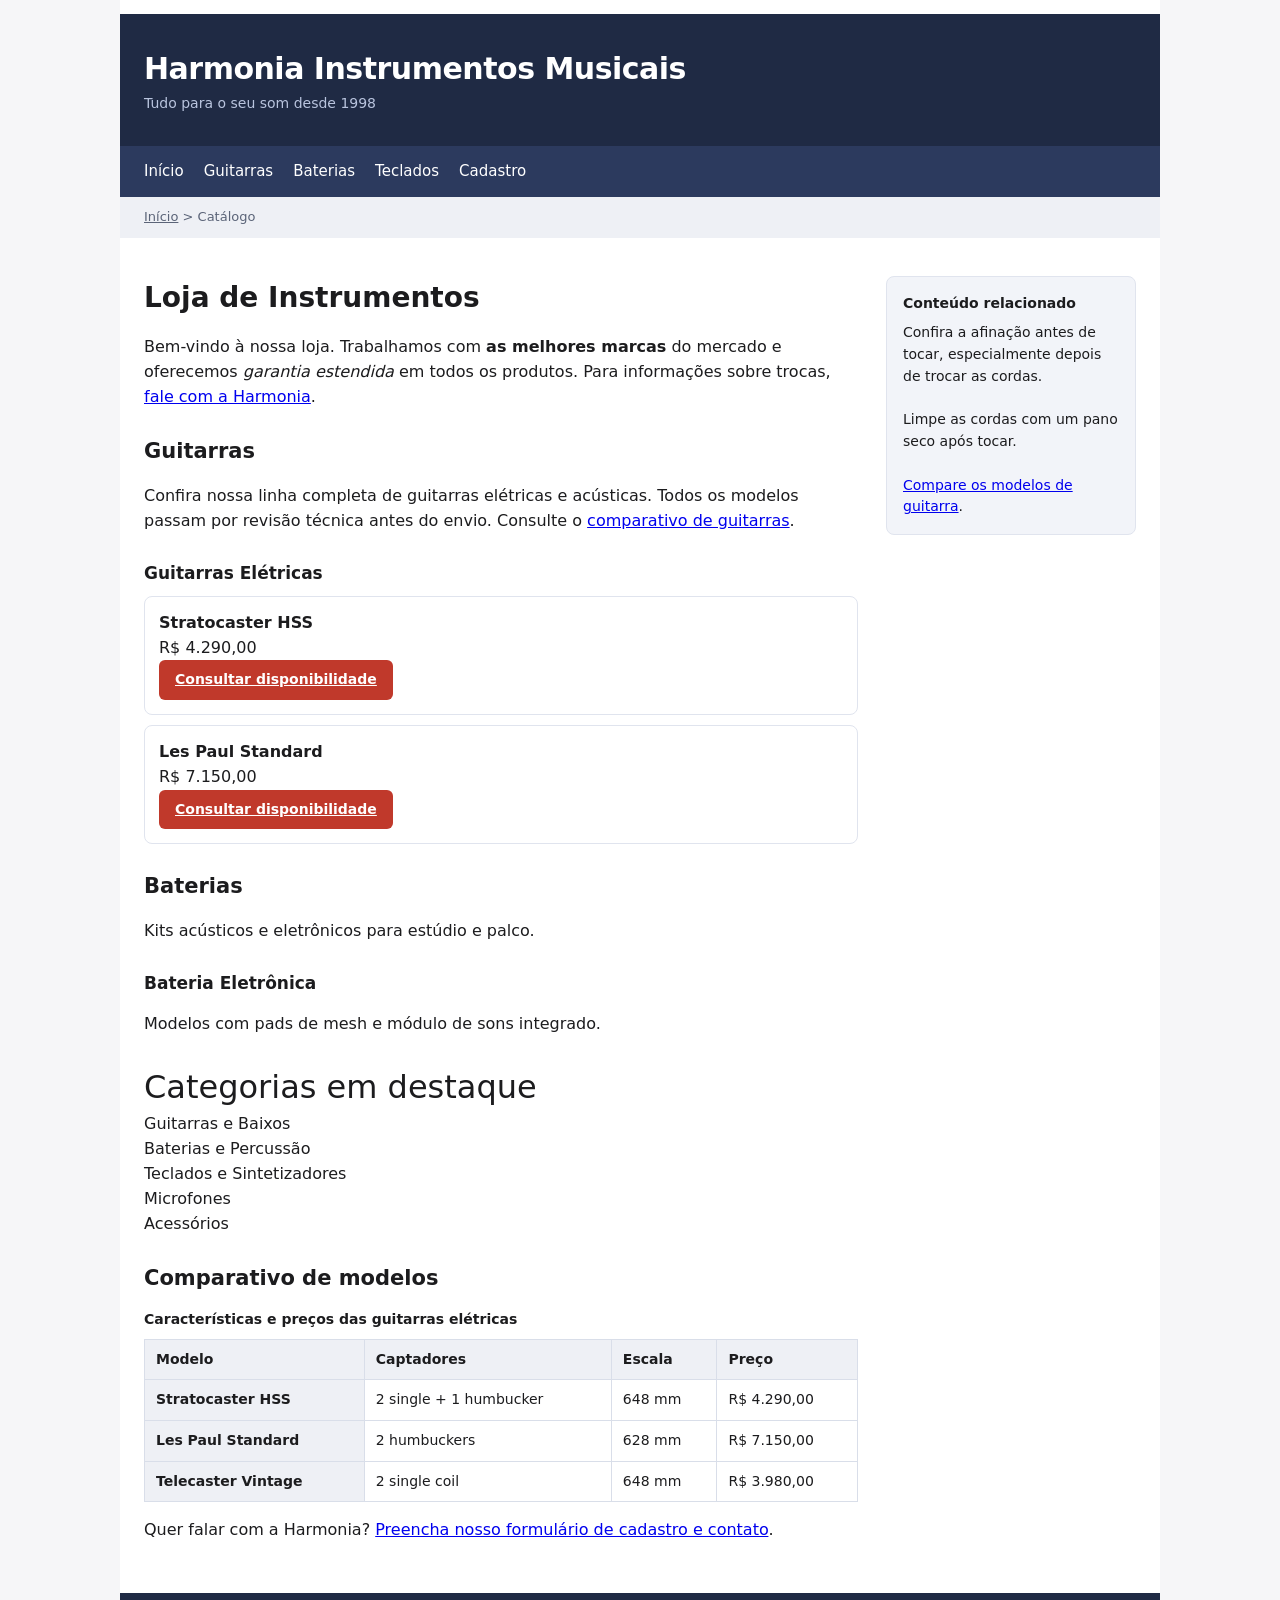
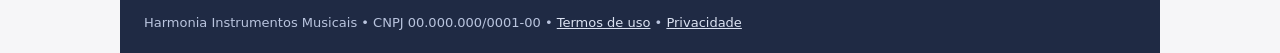
==== index.html @ 338819b1 "feat: oferece um atalho por teclado para o conteúdo principal" ====
<!DOCTYPE html>
<html lang="pt-BR">
<head>
<meta charset="utf-8">
<meta name="viewport" content="width=device-width, initial-scale=1">
<title>Harmonia Instrumentos Musicais</title>
<link rel="stylesheet" href="styles.css">
</head>
<body>
  <a class="atalho-conteudo" href="#conteudo">Pular para o conteúdo principal</a>

<div class="wrap">

<header id="topo">
  <div>
    <div class="titulo-principal">Harmonia Instrumentos Musicais</div>
    <div class="subtitulo">Tudo para o seu som desde 1998</div>
  </div>
</header>

<nav id="menu" aria-label="Principal">
  <ul>
    <li><a href="index.html" aria-current="page">Início</a></li>
    <li><a href="#guitarras">Guitarras</a></li>
    <li><a href="#baterias">Baterias</a></li>
    <li><a href="#teclados">Teclados</a></li>
    <li><a href="contato.html">Cadastro</a></li>
  </ul>
</nav>

<nav id="trilha" aria-label="Caminho de navegação">
  <ol>
    <li><a href="index.html" aria-current="page">Início</a></li>
    <li aria-current="page">Catálogo</li>
  </ol>
</nav>

<div id="miolo">

  <main id="conteudo" tabindex="-1">

    <h1 class="titulo-pagina">Loja de Instrumentos</h1>

    <p>
      Bem-vindo à nossa loja. Trabalhamos com <strong>as melhores marcas</strong> do mercado e oferecemos
      <em>garantia estendida</em> em todos os produtos. Para informações sobre trocas, <a href="contato.html">fale com a Harmonia</a>.
    </p>

    <h2 id="guitarras">Guitarras</h2>

    <p>
      Confira nossa linha completa de guitarras elétricas e acústicas. Todos os modelos passam por
      revisão técnica antes do envio. Consulte o <a href="#comparativo">comparativo de guitarras</a>.
    </p>

    <h3>Guitarras Elétricas</h3>

    <ul class="produtos">
      <li class="cartao">
        <h4>Stratocaster HSS</h4>
        <p class="preco">R$ 4.290,00</p>
        <a class="botao" href="contato.html">Consultar disponibilidade <span class="sr-only">de Stratocaster HSS</span></a>
      </li>
      <li class="cartao">
        <h4>Les Paul Standard</h4>
        <p class="preco">R$ 7.150,00</p>
        <a class="botao" href="contato.html">Consultar disponibilidade <span class="sr-only">de Les Paul Standard</span></a>
      </li>
    </ul>

    <h2 id="baterias">Baterias</h2>

    <p>Kits acústicos e eletrônicos para estúdio e palco.</p>

    <h3>Bateria Eletrônica</h3>

    <p>Modelos com pads de mesh e módulo de sons integrado.</p>

    <h2 class="categorias-titulo">Categorias em destaque</h2>

    <ul class="categorias">
      <li>Guitarras e Baixos</li>
      <li>Baterias e Percussão</li>
      <li id="teclados">Teclados e Sintetizadores</li>
      <li>Microfones</li>
      <li>Acessórios</li>
    </ul>

    <h2 id="comparativo">Comparativo de modelos</h2>

    <table>
      <caption>Características e preços das guitarras elétricas</caption>
      <thead>
      <tr>
        <th scope="col" class="cab">Modelo</th>
        <th scope="col" class="cab">Captadores</th>
        <th scope="col" class="cab">Escala</th>
        <th scope="col" class="cab">Preço</th>
      </tr>
      </thead>
      <tbody>
      <tr>
        <th scope="row" class="cab">Stratocaster HSS</th>
        <td>2 single + 1 humbucker</td>
        <td>648 mm</td>
        <td>R$ 4.290,00</td>
      </tr>
      <tr>
        <th scope="row" class="cab">Les Paul Standard</th>
        <td>2 humbuckers</td>
        <td>628 mm</td>
        <td>R$ 7.150,00</td>
      </tr>
      <tr>
        <th scope="row" class="cab">Telecaster Vintage</th>
        <td>2 single coil</td>
        <td>648 mm</td>
        <td>R$ 3.980,00</td>
      </tr>
      </tbody>
    </table>

    <p>Quer falar com a Harmonia? <a href="contato.html">Preencha nosso formulário de cadastro e contato</a>.</p>

  </main>

  <aside class="lateral" aria-labelledby="relacionados-titulo">
    <h2 id="relacionados-titulo">Conteúdo relacionado</h2>
    <ul>
      <li>Confira a afinação antes de tocar, especialmente depois de trocar as cordas.</li>
      <li>Limpe as cordas com um pano seco após tocar.</li>
      <li><a href="#comparativo">Compare os modelos de guitarra</a>.</li>
    </ul>
  </aside>

</div>

<footer id="rodape">
  Harmonia Instrumentos Musicais &bull; CNPJ 00.000.000/0001-00 &bull;
  <a href="termos.html">Termos de uso</a> &bull;
  <a href="termos.html#dados">Privacidade</a>
</footer>

</div>

</body>
</html>
---- styles.css ----
.atalho-conteudo {
  position: absolute;
  z-index: 1;
  top: 12px;
  left: 12px;
  padding: 10px 16px;
  background: #fff;
  color: #1c1c1e;
}
.atalho-conteudo:not(:focus) {
  clip-path: inset(50%);
  width: 1px;
  height: 1px;
  padding: 0;
  overflow: hidden;
  white-space: nowrap;
}

* {
  box-sizing: border-box;
}
body {
  margin: 0;
  font-family: system-ui, "Segoe UI", Arial, sans-serif;
  color: #1c1c1e;
  background: #f6f6f8;
  line-height: 1.55;
}
.wrap {
  max-width: 1040px;
  margin: 0 auto;
  padding-top: 14px;
  background: #fff;
}
#topo {
  background: #1f2a44;
  color: #fff;
  padding: 32px 24px;
}
.titulo-principal {
  font-size: 30px;
  font-weight: 800;
  letter-spacing: -0.5px;
}
.subtitulo {
  color: #b9c4de;
  font-size: 14px;
}
#menu {
  background: #2c3a5e;
  padding: 10px 24px;
}
#menu a {
  color: #fff;
  text-decoration: none;
  margin-right: 20px;
  font-size: 15px;
  display: inline-block;
  padding: 4px 0;
}
#menu a:hover {
  text-decoration: underline;
}
#trilha {
  padding: 10px 24px;
  font-size: 13px;
  color: #5b6478;
  background: #eef0f5;
}
#trilha a {
  color: #5b6478;
}
#miolo {
  display: flex;
  gap: 28px;
  padding: 24px;
  margin-top: 14px;
  align-items: flex-start;
}
#conteudo {
  flex: 1 1 auto;
  min-width: 0;
}
.lateral {
  flex: 0 0 250px;
  background: #f2f4f9;
  border: 1px solid #e0e4ee;
  padding: 16px;
  border-radius: 8px;
  font-size: 14px;
}
.titulo-pagina {
  font-size: 28px;
  font-weight: 800;
  margin: 0 0 6px;
}
h2,
h3 {
  margin: 26px 0 10px;
}
h3 {
  font-size: 17px;
  font-weight: 700;
}
h2 {
  font-size: 21px;
}
.cartao {
  border: 1px solid #e0e4ee;
  border-radius: 8px;
  padding: 14px;
  margin: 10px 0;
}
.botao {
  display: inline-block;
  background: #c0392b;
  color: #fff;
  padding: 9px 16px;
  border-radius: 6px;
  cursor: pointer;
  font-weight: 600;
  font-size: 14px;
}
table {
  border-collapse: collapse;
  width: 100%;
  margin: 14px 0;
  font-size: 14px;
}
td,
th {
  border: 1px solid #d9dee9;
  padding: 9px 11px;
  text-align: left;
}
.cab {
  background: #eef0f5;
  font-weight: 700;
}
input[type="text"],
input[type="email"],
input[type="password"],
input[type="tel"] {
  width: 100%;
  padding: 9px;
  border: 1px solid #c3c9d6;
  border-radius: 5px;
  margin-bottom: 12px;
  font-size: 14px;
}
.erro {
  color: #c0392b;
  font-size: 13px;
  margin: -6px 0 12px;
}
#rodape {
  background: #1f2a44;
  color: #b9c4de;
  padding: 20px 24px;
  font-size: 13px;
  margin-top: 10px;
}
#rodape a {
  color: #dbe2f2;
}
.aviso {
  background: #fff8e1;
  border: 1px solid #f0dfa8;
  padding: 12px 14px;
  border-radius: 6px;
  font-size: 14px;
}

#topo {
  display: grid;
  grid-template-columns: 1fr auto;
  align-items: start;
}
#menu ul,
#trilha ol,
.produtos,
.categorias,
.lateral ul {
  list-style: none;
  padding: 0;
  margin: 0;
}
#menu ul,
#trilha ol {
  display: flex;
  flex-wrap: wrap;
}
#trilha li + li::before {
  content: " > ";
  white-space: pre;
}
.cartao h4 {
  font-size: 16px;
  margin: 0;
}
.preco {
  margin: 0;
}
.botao {
  border: 0;
  font-family: inherit;
  line-height: inherit;
}
.categorias-titulo {
  font-size: 32px;
  font-weight: 400;
  margin: 26px 0 0;
}
caption {
  text-align: left;
  font-weight: 600;
  margin-bottom: 8px;
}
.rotulo {
  display: block;
  font-weight: 600;
  margin: 14px 0 6px;
}
fieldset {
  min-width: 0;
  margin: 14px 0;
  border: 1px solid #c3c9d6;
  padding: 10px 14px;
}
legend {
  font-weight: 600;
}
.ajuda {
  margin: -6px 0 12px;
  font-size: 13px;
}
.lateral h2 {
  font-size: 14px;
  margin: 0 0 8px;
}
.lateral li + li {
  margin-top: 22px;
}
:focus-visible {
  outline: 3px solid #005fcc;
  outline-offset: 3px;
}
#topo :focus-visible,
#menu :focus-visible,
#rodape :focus-visible {
  outline-color: #fff;
}
.sr-only {
  position: absolute;
  width: 1px;
  height: 1px;
  padding: 0;
  margin: -1px;
  overflow: hidden;
  clip-path: inset(50%);
  white-space: nowrap;
  border: 0;
}
@media (max-width: 700px) {
  #miolo {
    flex-direction: column;
  }
  .lateral {
    flex: auto;
    width: 100%;
  }
  #topo {
    gap: 12px;
  }
  td,
  th {
    padding: 6px;
    overflow-wrap: anywhere;
  }
}

[hidden] {
  display: none !important;
}
.pagina-cadastro {
  max-width: 780px;
  padding: 24px;
  margin: 14px auto 0;
}
.pagina-cadastro input[type="date"],
.pagina-cadastro select {
  width: 100%;
  padding: 9px;
  border: 1px solid #c3c9d6;
  border-radius: 5px;
  margin-bottom: 12px;
  font: inherit;
  background: #fff;
  color: inherit;
}
.instrucao {
  margin: 0 0 6px;
  font-size: 14px;
  color: #454d60;
}
.erro:empty,
.resumo-erros:empty,
#resultado-cadastro:empty {
  margin: 0;
  padding: 0;
  border: 0;
}
.erro {
  margin: 0 0 12px;
}
[aria-invalid="true"] {
  border: 2px solid #a3261b !important;
}
.resumo-erros {
  padding: 16px;
  margin: 20px 0;
  border: 2px solid #a3261b;
  background: #fff4f2;
}
.resumo-erros h2 {
  margin: 0 0 8px;
}
.resumo-erros a {
  color: #8d2118;
}
.resumo-erros li + li {
  margin-top: 6px;
}
#resultado-cadastro {
  padding: 14px;
  background: #edf7ee;
  border: 1px solid #286238;
}
.botao:disabled {
  cursor: default;
  opacity: 0.65;
}
input,
select,
button {
  scroll-margin-top: 24px;
}
input[type="date"]:focus-within {
  outline: 3px solid #005fcc;
  outline-offset: 3px;
}
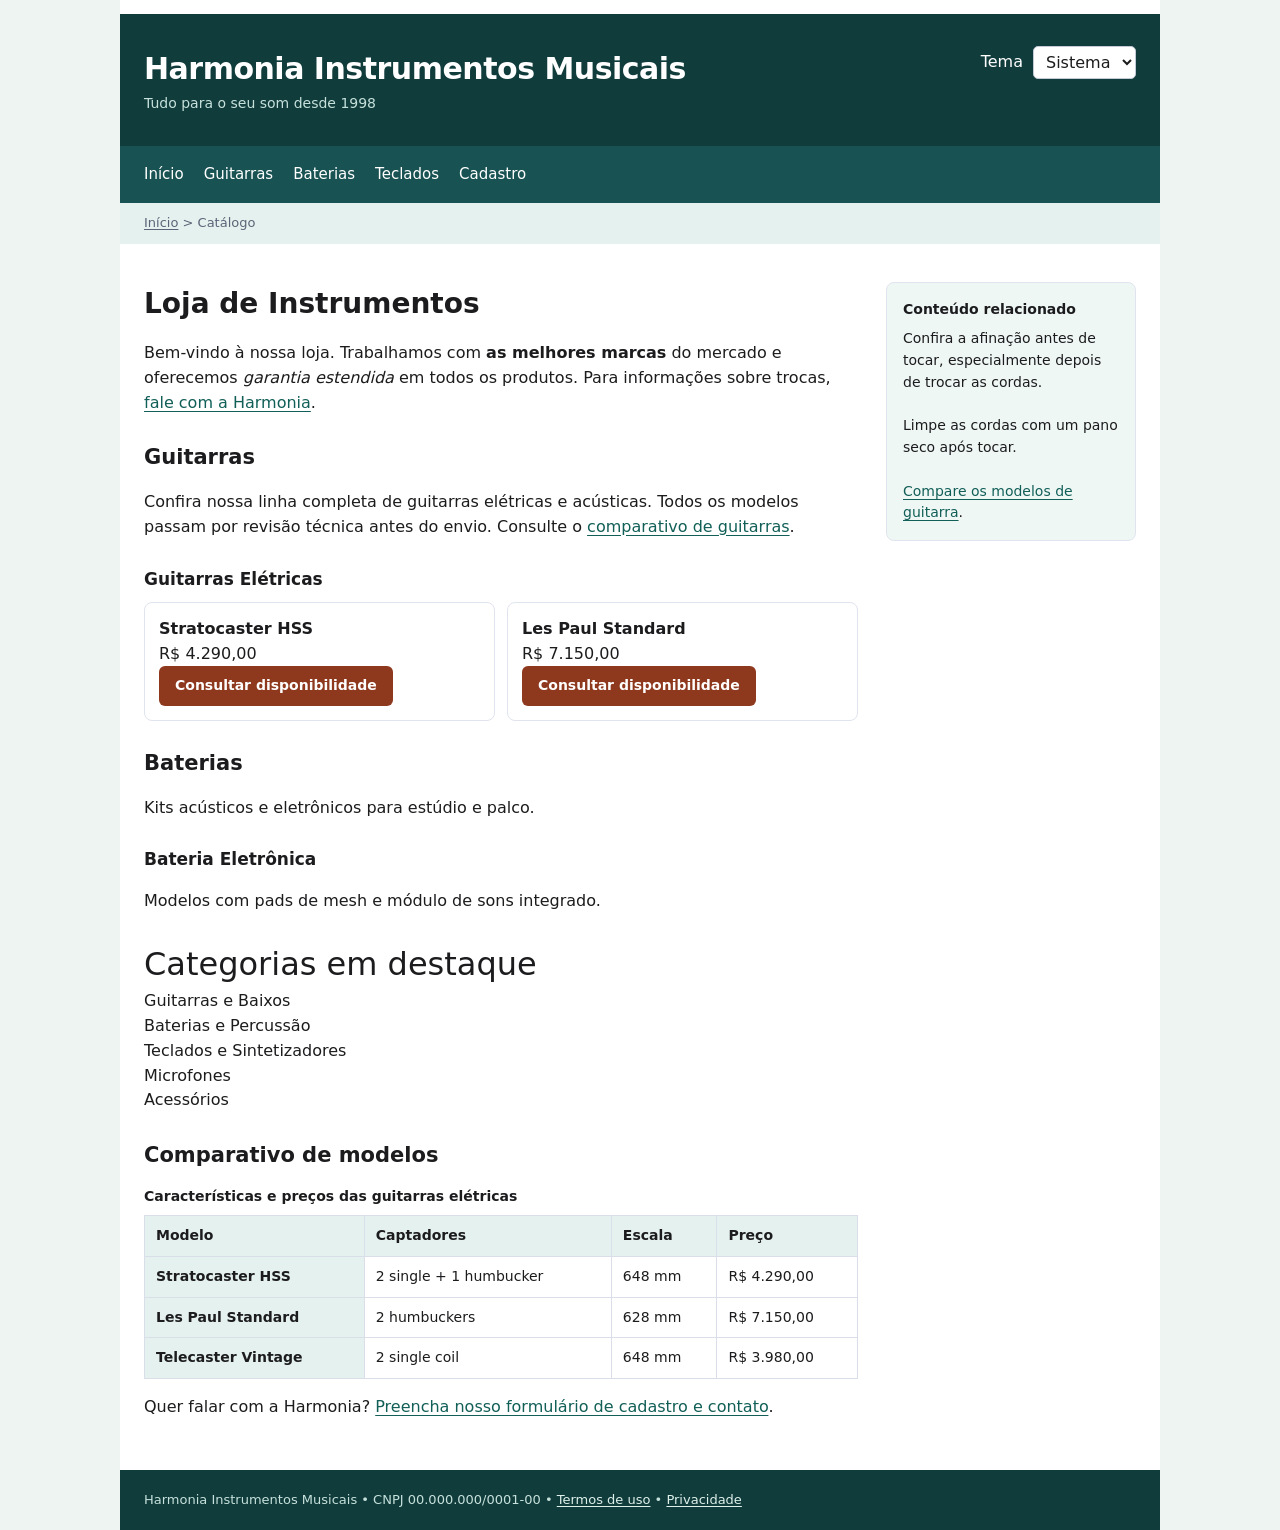
==== commit 8d4dbbd5: "merge: integra seletor-tema" ====
--- a/index.html
+++ b/index.html
@@ -4,6 +4,7 @@
 <meta charset="utf-8">
 <meta name="viewport" content="width=device-width, initial-scale=1">
 <title>Harmonia Instrumentos Musicais</title>
+<script src="tema.js"></script>
 <link rel="stylesheet" href="styles.css">
 </head>
 <body>
@@ -15,6 +16,14 @@
   <div>
     <div class="titulo-principal">Harmonia Instrumentos Musicais</div>
     <div class="subtitulo">Tudo para o seu som desde 1998</div>
+  </div>
+  <div class="controle-tema" hidden>
+    <label for="tema">Tema</label>
+    <select id="tema">
+      <option value="sistema">Sistema</option>
+      <option value="claro">Claro</option>
+      <option value="escuro">Escuro</option>
+    </select>
   </div>
 </header>
 
--- a/styles.css
+++ b/styles.css
@@ -1,11 +1,42 @@
+:root {
+  color-scheme: light;
+  --texto: light-dark(#1c1c1e, #eff8f6);
+  --fundo: light-dark(#edf4f2, #101b1b);
+  --superficie: light-dark(#fff, #192827);
+  --cabecalho: light-dark(#113c3c, #143635);
+  --texto-invertido: #fff;
+  --texto-cabecalho: #c6e1db;
+  --menu: light-dark(#195252, #204846);
+  --texto-suave: light-dark(#5b6478, #c0d6d1);
+  --superficie-suave: light-dark(#e5f1ee, #263b39);
+  --painel: light-dark(#eff7f5, #203432);
+  --borda-painel: light-dark(#e0e4ee, #45615d);
+  --acao: light-dark(#8e381e, #ffb699);
+  --borda-tabela: light-dark(#d9dee9, #536f6a);
+  --borda-controle: light-dark(#c3c9d6, #79938d);
+  --link-rodape: #def0ea;
+  --aviso: light-dark(#fff8e1, #40331f);
+  --borda-aviso: light-dark(#f0dfa8, #9c7d4c);
+  --foco: light-dark(#12635c, #96e6d4);
+  --instrucao: light-dark(#454d60, #c1d7d2);
+  --erro: light-dark(#a3261b, #ffaaa0);
+  --fundo-erro: light-dark(#fff4f2, #492b28);
+  --link-erro: light-dark(#8d2118, #ffd3cd);
+  --fundo-sucesso: light-dark(#edf7ee, #233d30);
+  --borda-sucesso: light-dark(#286238, #85c799);
+  --link: light-dark(#115f57, #a1ead9);
+  --texto-acao: light-dark(#fff, #3d1b0e);
+  --foco-invertido: #ffcf87;
+}
+
 .atalho-conteudo {
   position: absolute;
   z-index: 1;
   top: 12px;
   left: 12px;
   padding: 10px 16px;
-  background: #fff;
-  color: #1c1c1e;
+  background: var(--superficie);
+  color: var(--texto);
 }
 .atalho-conteudo:not(:focus) {
   clip-path: inset(50%);
@@ -19,44 +50,48 @@
 * {
   box-sizing: border-box;
 }
+a {
+  color: var(--link);
+  text-underline-offset: 0.18em;
+}
+
 body {
   margin: 0;
-  font-family: system-ui, "Segoe UI", Arial, sans-serif;
-  color: #1c1c1e;
-  background: #f6f6f8;
+  font-family: "Trebuchet MS", system-ui, sans-serif;
+  color: var(--texto);
+  background: var(--fundo);
   line-height: 1.55;
 }
 .wrap {
   max-width: 1040px;
   margin: 0 auto;
   padding-top: 14px;
-  background: #fff;
+  background: var(--superficie);
 }
 #topo {
-  background: #1f2a44;
-  color: #fff;
+  background: var(--cabecalho);
+  color: var(--texto-invertido);
   padding: 32px 24px;
 }
 .titulo-principal {
-  font-size: 30px;
+  font-size: clamp(1.45rem, 4vw, 1.875rem);
   font-weight: 800;
   letter-spacing: -0.5px;
 }
 .subtitulo {
-  color: #b9c4de;
+  color: var(--texto-cabecalho);
   font-size: 14px;
 }
 #menu {
-  background: #2c3a5e;
+  background: var(--menu);
   padding: 10px 24px;
 }
 #menu a {
-  color: #fff;
+  color: var(--texto-invertido);
   text-decoration: none;
-  margin-right: 20px;
   font-size: 15px;
   display: inline-block;
-  padding: 4px 0;
+  padding: 7px 0;
 }
 #menu a:hover {
   text-decoration: underline;
@@ -64,11 +99,11 @@
 #trilha {
   padding: 10px 24px;
   font-size: 13px;
-  color: #5b6478;
-  background: #eef0f5;
+  color: var(--texto-suave);
+  background: var(--superficie-suave);
 }
 #trilha a {
-  color: #5b6478;
+  color: var(--texto-suave);
 }
 #miolo {
   display: flex;
@@ -83,8 +118,8 @@
 }
 .lateral {
   flex: 0 0 250px;
-  background: #f2f4f9;
-  border: 1px solid #e0e4ee;
+  background: var(--painel);
+  border: 1px solid var(--borda-painel);
   padding: 16px;
   border-radius: 8px;
   font-size: 14px;
@@ -105,19 +140,25 @@
 h2 {
   font-size: 21px;
 }
+.produtos {
+  display: grid;
+  grid-template-columns: repeat(auto-fit, minmax(min(100%, 15rem), 1fr));
+  gap: 12px;
+}
 .cartao {
-  border: 1px solid #e0e4ee;
+  border: 1px solid var(--borda-painel);
   border-radius: 8px;
   padding: 14px;
-  margin: 10px 0;
+  margin: 0;
 }
 .botao {
   display: inline-block;
-  background: #c0392b;
-  color: #fff;
+  background: var(--acao);
+  color: var(--texto-acao);
   padding: 9px 16px;
   border-radius: 6px;
   cursor: pointer;
+  text-decoration: none;
   font-weight: 600;
   font-size: 14px;
 }
@@ -129,12 +170,12 @@
 }
 td,
 th {
-  border: 1px solid #d9dee9;
+  border: 1px solid var(--borda-tabela);
   padding: 9px 11px;
   text-align: left;
 }
 .cab {
-  background: #eef0f5;
+  background: var(--superficie-suave);
   font-weight: 700;
 }
 input[type="text"],
@@ -142,30 +183,31 @@
 input[type="password"],
 input[type="tel"] {
   width: 100%;
+  min-width: 0;
   padding: 9px;
-  border: 1px solid #c3c9d6;
+  border: 1px solid var(--borda-controle);
   border-radius: 5px;
   margin-bottom: 12px;
-  font-size: 14px;
+  font: inherit;
 }
 .erro {
-  color: #c0392b;
+  color: var(--erro);
   font-size: 13px;
   margin: -6px 0 12px;
 }
 #rodape {
-  background: #1f2a44;
-  color: #b9c4de;
+  background: var(--cabecalho);
+  color: var(--texto-cabecalho);
   padding: 20px 24px;
   font-size: 13px;
   margin-top: 10px;
 }
 #rodape a {
-  color: #dbe2f2;
+  color: var(--link-rodape);
 }
 .aviso {
-  background: #fff8e1;
-  border: 1px solid #f0dfa8;
+  background: var(--aviso);
+  border: 1px solid var(--borda-aviso);
   padding: 12px 14px;
   border-radius: 6px;
   font-size: 14px;
@@ -190,6 +232,9 @@
   display: flex;
   flex-wrap: wrap;
 }
+#menu ul {
+  gap: 2px 20px;
+}
 #trilha li + li::before {
   content: " > ";
   white-space: pre;
@@ -224,7 +269,7 @@
 fieldset {
   min-width: 0;
   margin: 14px 0;
-  border: 1px solid #c3c9d6;
+  border: 1px solid var(--borda-controle);
   padding: 10px 14px;
 }
 legend {
@@ -242,13 +287,13 @@
   margin-top: 22px;
 }
 :focus-visible {
-  outline: 3px solid #005fcc;
+  outline: 3px solid var(--foco);
   outline-offset: 3px;
 }
 #topo :focus-visible,
 #menu :focus-visible,
 #rodape :focus-visible {
-  outline-color: #fff;
+  outline-color: var(--foco-invertido);
 }
 .sr-only {
   position: absolute;
@@ -269,14 +314,21 @@
     flex: auto;
     width: 100%;
   }
-  #topo {
-    gap: 12px;
+  #topo,
+  #menu,
+  #trilha,
+  #miolo,
+  #rodape {
+    padding-inline: 16px;
   }
   td,
   th {
     padding: 6px;
     overflow-wrap: anywhere;
   }
+  table {
+    table-layout: fixed;
+  }
 }
 
 [hidden] {
@@ -284,24 +336,25 @@
 }
 .pagina-cadastro {
   max-width: 780px;
-  padding: 24px;
+  padding: clamp(16px, 4vw, 24px);
   margin: 14px auto 0;
 }
 .pagina-cadastro input[type="date"],
 .pagina-cadastro select {
   width: 100%;
+  min-width: 0;
   padding: 9px;
-  border: 1px solid #c3c9d6;
+  border: 1px solid var(--borda-controle);
   border-radius: 5px;
   margin-bottom: 12px;
   font: inherit;
-  background: #fff;
+  background: var(--superficie);
   color: inherit;
 }
 .instrucao {
   margin: 0 0 6px;
   font-size: 14px;
-  color: #454d60;
+  color: var(--instrucao);
 }
 .erro:empty,
 .resumo-erros:empty,
@@ -314,27 +367,27 @@
   margin: 0 0 12px;
 }
 [aria-invalid="true"] {
-  border: 2px solid #a3261b !important;
+  border: 2px solid var(--erro) !important;
 }
 .resumo-erros {
   padding: 16px;
   margin: 20px 0;
-  border: 2px solid #a3261b;
-  background: #fff4f2;
+  border: 2px solid var(--erro);
+  background: var(--fundo-erro);
 }
 .resumo-erros h2 {
   margin: 0 0 8px;
 }
 .resumo-erros a {
-  color: #8d2118;
+  color: var(--link-erro);
 }
 .resumo-erros li + li {
   margin-top: 6px;
 }
 #resultado-cadastro {
   padding: 14px;
-  background: #edf7ee;
-  border: 1px solid #286238;
+  background: var(--fundo-sucesso);
+  border: 1px solid var(--borda-sucesso);
 }
 .botao:disabled {
   cursor: default;
@@ -346,6 +399,64 @@
   scroll-margin-top: 24px;
 }
 input[type="date"]:focus-within {
-  outline: 3px solid #005fcc;
+  outline: 3px solid var(--foco);
   outline-offset: 3px;
 }
+
+@media (prefers-color-scheme: dark) {
+  :root {
+    color-scheme: dark;
+  }
+}
+
+:root[data-tema="claro"] {
+  color-scheme: light;
+}
+
+:root[data-tema="escuro"] {
+  color-scheme: dark;
+}
+
+.controle-tema {
+  display: flex;
+  flex-wrap: wrap;
+  align-items: center;
+  gap: 6px 10px;
+}
+
+.controle-tema select {
+  max-width: 100%;
+  padding: 5px 8px;
+  border: 1px solid var(--borda-controle);
+  border-radius: 5px;
+  background: var(--superficie);
+  color: var(--texto);
+  font: inherit;
+}
+
+@media (max-width: 560px) {
+  #topo {
+    grid-template-columns: 1fr;
+    gap: 12px;
+  }
+}
+
+@media (prefers-reduced-motion: no-preference) {
+  .botao {
+    transition: box-shadow 180ms ease;
+  }
+}
+
+.botao:hover:not(:disabled) {
+  box-shadow: 0 0 0 2px var(--superficie), 0 0 0 4px var(--acao);
+}
+
+@media (prefers-reduced-motion: reduce) {
+  html {
+    scroll-behavior: auto;
+  }
+
+  .botao {
+    transition: none;
+  }
+}
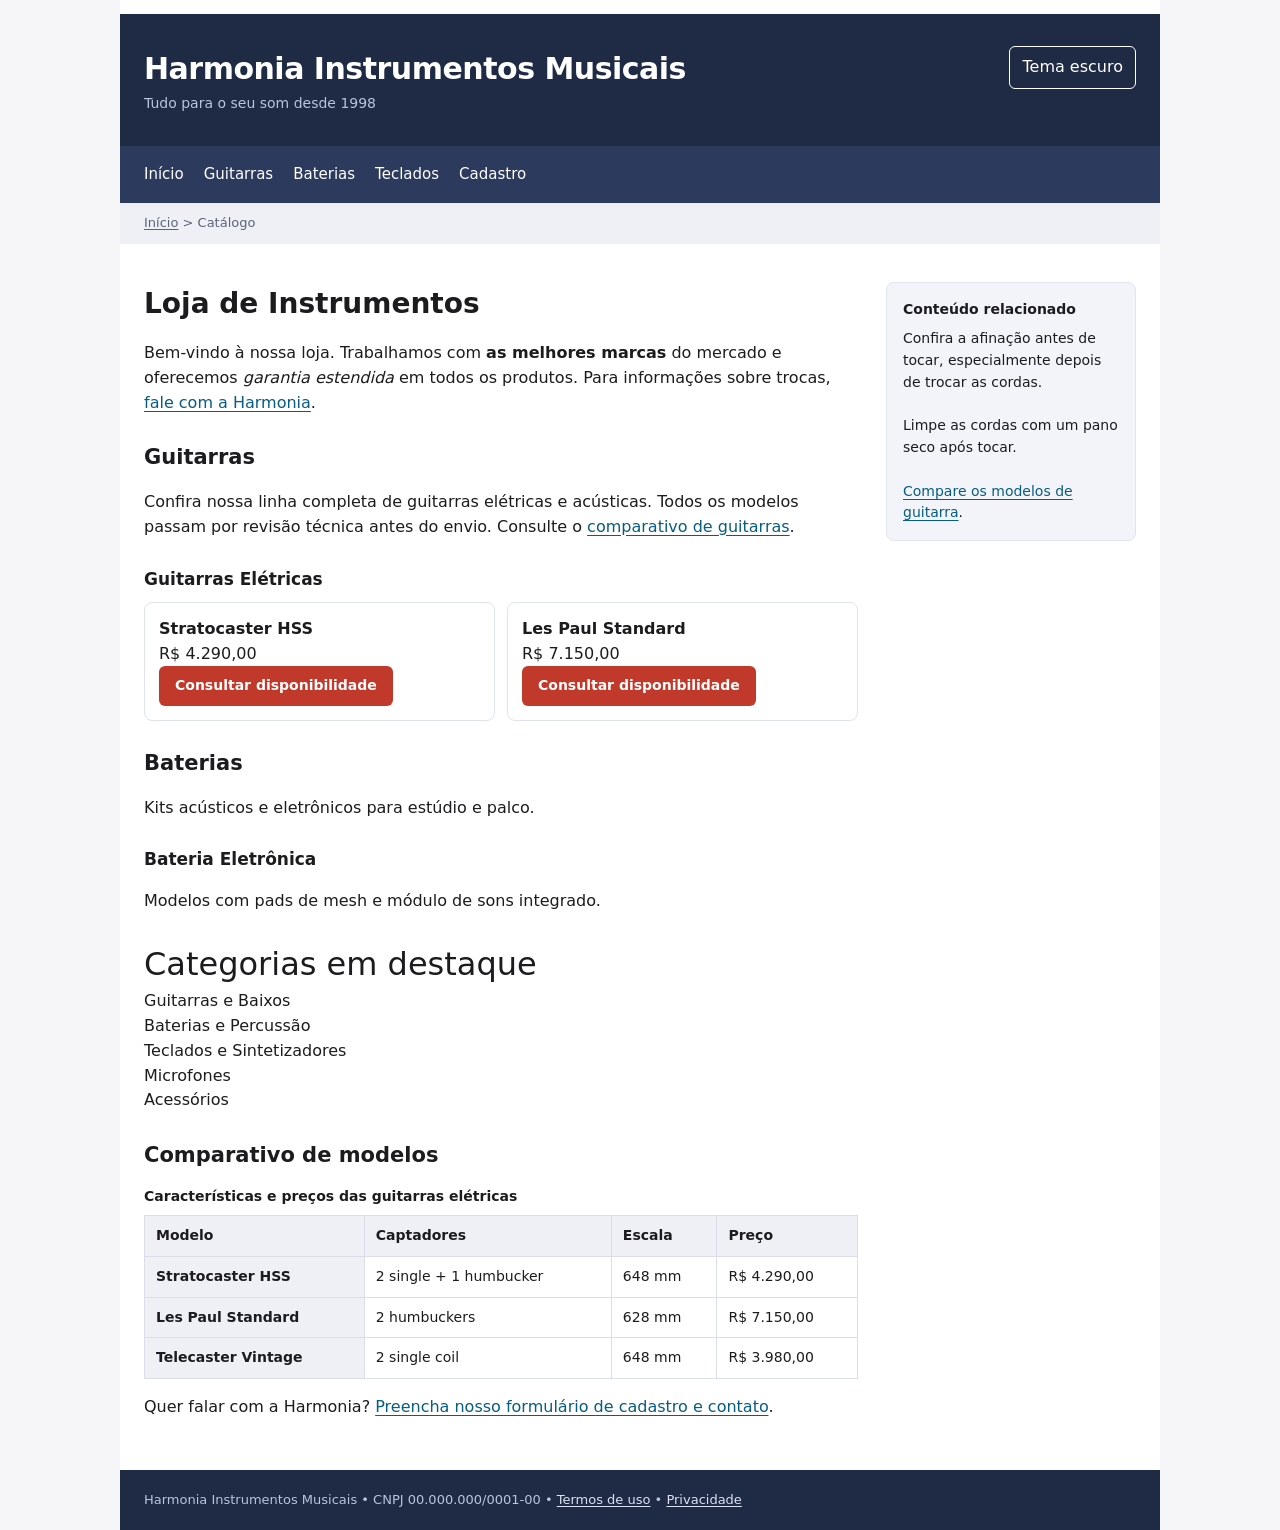
==== commit 19b3fc1f: "feat: alterna entre o tema claro e o azul escuro com um botão" ====
--- a/index.html
+++ b/index.html
@@ -17,14 +17,7 @@
     <div class="titulo-principal">Harmonia Instrumentos Musicais</div>
     <div class="subtitulo">Tudo para o seu som desde 1998</div>
   </div>
-  <div class="controle-tema" hidden>
-    <label for="tema">Tema</label>
-    <select id="tema">
-      <option value="sistema">Sistema</option>
-      <option value="claro">Claro</option>
-      <option value="escuro">Escuro</option>
-    </select>
-  </div>
+  <button class="botao-tema" type="button" aria-pressed="false" hidden>Tema escuro</button>
 </header>
 
 <nav id="menu" aria-label="Principal">
--- a/styles.css
+++ b/styles.css
@@ -1,32 +1,32 @@
 :root {
   color-scheme: light;
-  --texto: light-dark(#1c1c1e, #eff8f6);
-  --fundo: light-dark(#edf4f2, #101b1b);
-  --superficie: light-dark(#fff, #192827);
-  --cabecalho: light-dark(#113c3c, #143635);
+  --texto: light-dark(#1c1c1e, #f3f4f6);
+  --fundo: light-dark(#f6f6f8, #111827);
+  --superficie: light-dark(#fff, #1f2937);
+  --cabecalho: light-dark(#1f2a44, #0f172a);
   --texto-invertido: #fff;
-  --texto-cabecalho: #c6e1db;
-  --menu: light-dark(#195252, #204846);
-  --texto-suave: light-dark(#5b6478, #c0d6d1);
-  --superficie-suave: light-dark(#e5f1ee, #263b39);
-  --painel: light-dark(#eff7f5, #203432);
-  --borda-painel: light-dark(#e0e4ee, #45615d);
-  --acao: light-dark(#8e381e, #ffb699);
-  --borda-tabela: light-dark(#d9dee9, #536f6a);
-  --borda-controle: light-dark(#c3c9d6, #79938d);
-  --link-rodape: #def0ea;
+  --texto-cabecalho: light-dark(#b9c4de, #cbd5e1);
+  --menu: light-dark(#2c3a5e, #1e293b);
+  --texto-suave: light-dark(#5b6478, #cbd5e1);
+  --superficie-suave: light-dark(#eef0f5, #111827);
+  --painel: light-dark(#f2f4f9, #0f172a);
+  --borda-painel: light-dark(#e0e4ee, #475569);
+  --acao: light-dark(#c0392b, #ffb699);
+  --borda-tabela: light-dark(#d9dee9, #475569);
+  --borda-controle: light-dark(#c3c9d6, #8292a9);
+  --link-rodape: #dbe2f2;
   --aviso: light-dark(#fff8e1, #40331f);
   --borda-aviso: light-dark(#f0dfa8, #9c7d4c);
-  --foco: light-dark(#12635c, #96e6d4);
-  --instrucao: light-dark(#454d60, #c1d7d2);
+  --foco: light-dark(#005fcc, #93c5fd);
+  --instrucao: light-dark(#454d60, #cbd5e1);
   --erro: light-dark(#a3261b, #ffaaa0);
   --fundo-erro: light-dark(#fff4f2, #492b28);
   --link-erro: light-dark(#8d2118, #ffd3cd);
   --fundo-sucesso: light-dark(#edf7ee, #233d30);
   --borda-sucesso: light-dark(#286238, #85c799);
-  --link: light-dark(#115f57, #a1ead9);
+  --link: light-dark(#075c82, #bfdbfe);
   --texto-acao: light-dark(#fff, #3d1b0e);
-  --foco-invertido: #ffcf87;
+  --foco-invertido: #fff;
 }
 
 .atalho-conteudo {
@@ -417,27 +417,27 @@
   color-scheme: dark;
 }
 
-.controle-tema {
-  display: flex;
-  flex-wrap: wrap;
-  align-items: center;
-  gap: 6px 10px;
-}
-
-.controle-tema select {
-  max-width: 100%;
-  padding: 5px 8px;
-  border: 1px solid var(--borda-controle);
-  border-radius: 5px;
+.botao-tema {
+  justify-self: end;
+  padding: 8px 12px;
+  border: 1px solid currentColor;
+  border-radius: 6px;
+  background: transparent;
+  color: inherit;
+  font: inherit;
+  cursor: pointer;
+}
+
+.botao-tema:hover,
+.botao-tema[aria-pressed="true"] {
   background: var(--superficie);
   color: var(--texto);
-  font: inherit;
-}
-
-@media (max-width: 560px) {
-  #topo {
-    grid-template-columns: 1fr;
-    gap: 12px;
+}
+
+@media (max-width: 480px) {
+  .botao-tema {
+    grid-column: 1 / -1;
+    justify-self: start;
   }
 }
 
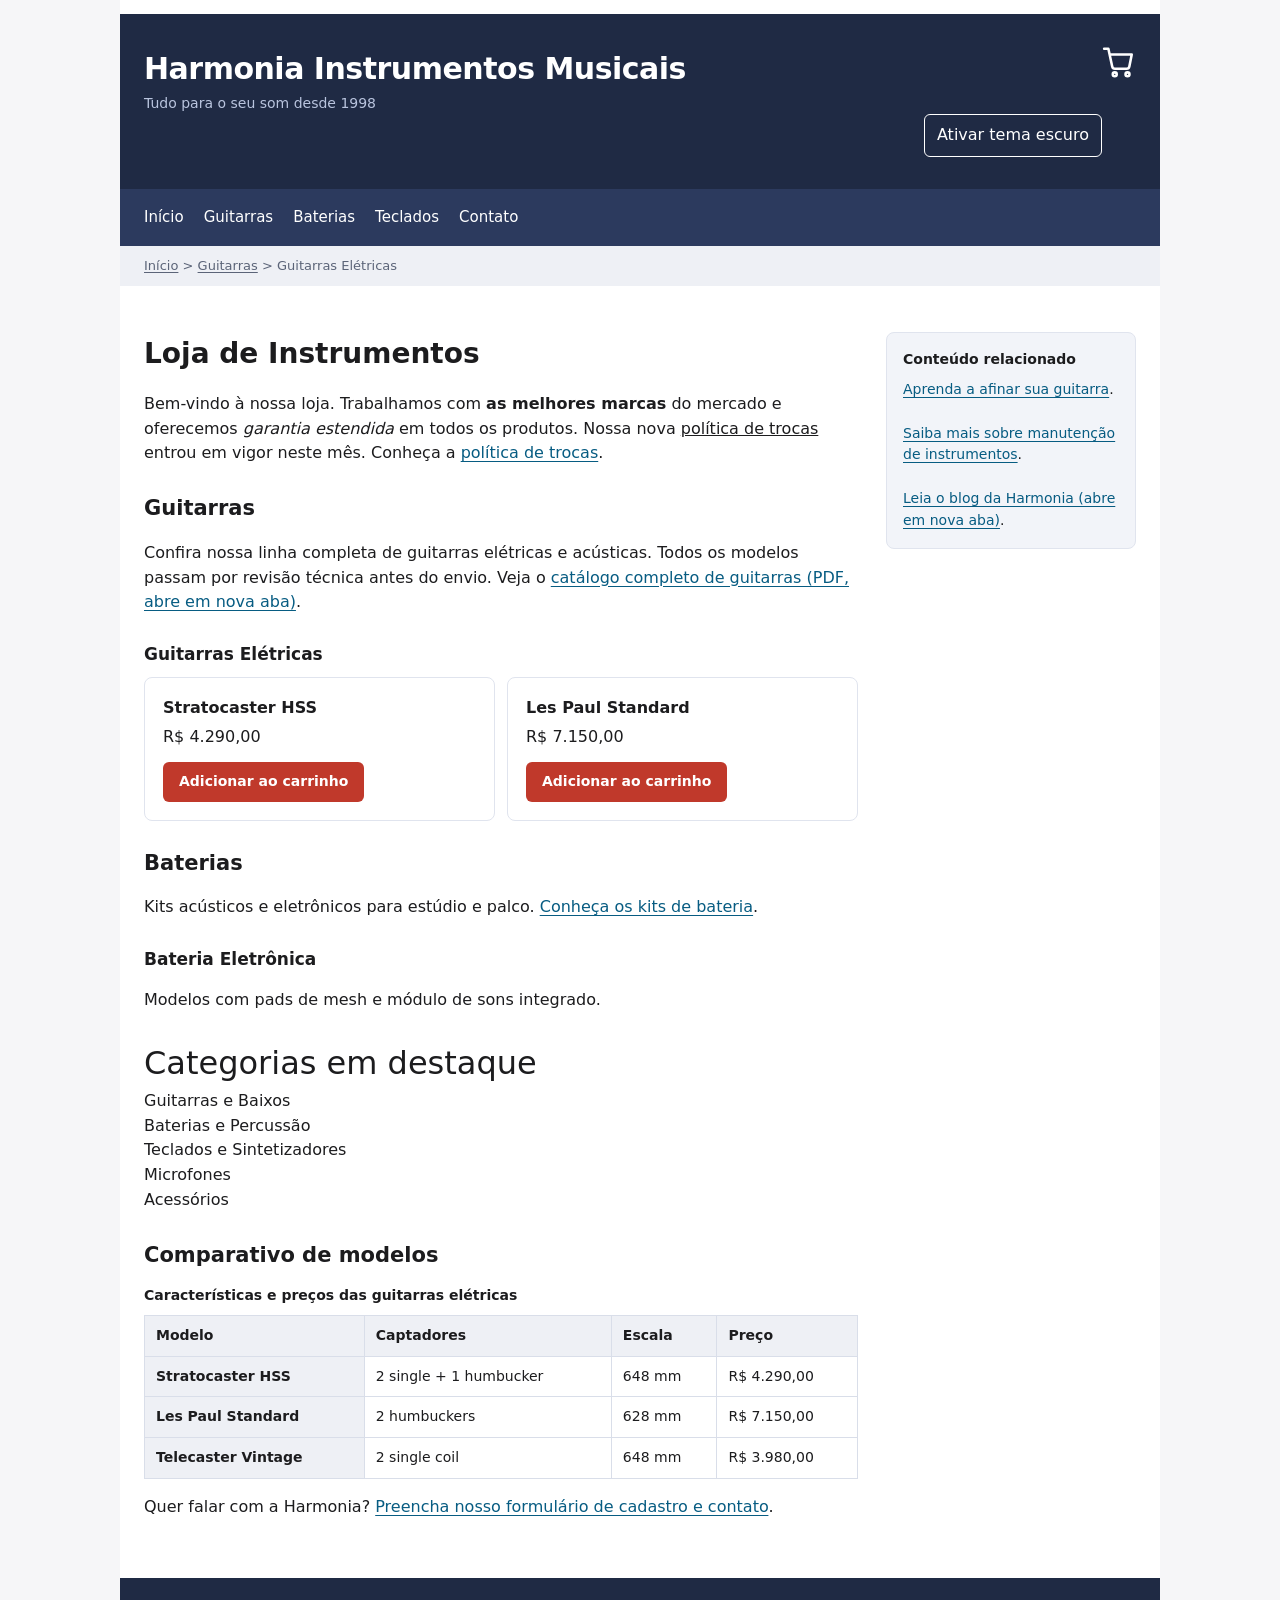
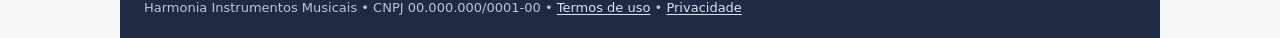
==== commit 38d497e5: "merge: integra restauracao-conteudo" ====
--- a/index.html
+++ b/index.html
@@ -8,7 +8,7 @@
 <link rel="stylesheet" href="styles.css">
 </head>
 <body>
-  <a class="atalho-conteudo" href="#conteudo">Pular para o conteúdo principal</a>
+  <a class="atalho-conteudo" href="#conteudo">Pular para o conte?do principal</a>
 
 <div class="wrap">
 
@@ -17,23 +17,25 @@
     <div class="titulo-principal">Harmonia Instrumentos Musicais</div>
     <div class="subtitulo">Tudo para o seu som desde 1998</div>
   </div>
-  <button class="botao-tema" type="button" aria-pressed="false" hidden>Tema escuro</button>
+  <a href="carrinho.html"><img src="data:image/svg+xml,%3Csvg%20xmlns%3D%22http%3A%2F%2Fwww.w3.org%2F2000%2Fsvg%22%20viewBox%3D%220%200%2024%2024%22%20fill%3D%22none%22%20stroke%3D%22%23ffffff%22%20stroke-width%3D%221.8%22%20stroke-linecap%3D%22round%22%20stroke-linejoin%3D%22round%22%3E%3Ccircle%20cx%3D%229%22%20cy%3D%2220%22%20r%3D%221.4%22%2F%3E%3Ccircle%20cx%3D%2218%22%20cy%3D%2220%22%20r%3D%221.4%22%2F%3E%3Cpath%20d%3D%22M1.5%202h3l2.7%2012.4a2%202%200%200%200%202%201.6h8.1a2%202%200%200%200%202-1.6L21%206H6%22%2F%3E%3C%2Fsvg%3E" width="34" height="34" alt="Ver carrinho de compras"></a>
+  <button class="botao-tema" type="button" hidden>Ativar tema escuro</button>
 </header>
 
 <nav id="menu" aria-label="Principal">
   <ul>
-    <li><a href="index.html" aria-current="page">Início</a></li>
-    <li><a href="#guitarras">Guitarras</a></li>
-    <li><a href="#baterias">Baterias</a></li>
-    <li><a href="#teclados">Teclados</a></li>
-    <li><a href="contato.html">Cadastro</a></li>
+    <li><a href="index.html">Início</a></li>
+    <li><a href="guitarras.html">Guitarras</a></li>
+    <li><a href="baterias.html">Baterias</a></li>
+    <li><a href="teclados.html">Teclados</a></li>
+    <li><a href="contato.html">Contato</a></li>
   </ul>
 </nav>
 
 <nav id="trilha" aria-label="Caminho de navegação">
   <ol>
-    <li><a href="index.html" aria-current="page">Início</a></li>
-    <li aria-current="page">Catálogo</li>
+    <li><a href="index.html">Início</a></li>
+    <li><a href="guitarras.html">Guitarras</a></li>
+    <li aria-current="page">Guitarras Elétricas</li>
   </ol>
 </nav>
 
@@ -45,14 +47,15 @@
 
     <p>
       Bem-vindo à nossa loja. Trabalhamos com <strong>as melhores marcas</strong> do mercado e oferecemos
-      <em>garantia estendida</em> em todos os produtos. Para informações sobre trocas, <a href="contato.html">fale com a Harmonia</a>.
+      <em>garantia estendida</em> em todos os produtos. Nossa nova <ins>política de trocas</ins> entrou em vigor
+      neste mês. Conheça a <a href="politica.html">política de trocas</a>.
     </p>
 
-    <h2 id="guitarras">Guitarras</h2>
+    <h2>Guitarras</h2>
 
     <p>
       Confira nossa linha completa de guitarras elétricas e acústicas. Todos os modelos passam por
-      revisão técnica antes do envio. Consulte o <a href="#comparativo">comparativo de guitarras</a>.
+      revisão técnica antes do envio. Veja o <a href="catalogo.pdf" target="_blank" rel="noopener">catálogo completo de guitarras (PDF, abre em nova aba)</a>.
     </p>
 
     <h3>Guitarras Elétricas</h3>
@@ -61,18 +64,22 @@
       <li class="cartao">
         <h4>Stratocaster HSS</h4>
         <p class="preco">R$ 4.290,00</p>
-        <a class="botao" href="contato.html">Consultar disponibilidade <span class="sr-only">de Stratocaster HSS</span></a>
+        <form action="carrinho.html" method="get">
+          <button type="submit" name="produto" value="101" class="botao">Adicionar ao carrinho<span class="sr-only">: Stratocaster HSS</span></button>
+        </form>
       </li>
       <li class="cartao">
         <h4>Les Paul Standard</h4>
         <p class="preco">R$ 7.150,00</p>
-        <a class="botao" href="contato.html">Consultar disponibilidade <span class="sr-only">de Les Paul Standard</span></a>
+        <form action="carrinho.html" method="get">
+          <button type="submit" name="produto" value="102" class="botao">Adicionar ao carrinho<span class="sr-only">: Les Paul Standard</span></button>
+        </form>
       </li>
     </ul>
 
-    <h2 id="baterias">Baterias</h2>
+    <h2>Baterias</h2>
 
-    <p>Kits acústicos e eletrônicos para estúdio e palco.</p>
+    <p>Kits acústicos e eletrônicos para estúdio e palco. <a href="baterias.html">Conheça os kits de bateria</a>.</p>
 
     <h3>Bateria Eletrônica</h3>
 
@@ -83,12 +90,12 @@
     <ul class="categorias">
       <li>Guitarras e Baixos</li>
       <li>Baterias e Percussão</li>
-      <li id="teclados">Teclados e Sintetizadores</li>
+      <li>Teclados e Sintetizadores</li>
       <li>Microfones</li>
       <li>Acessórios</li>
     </ul>
 
-    <h2 id="comparativo">Comparativo de modelos</h2>
+    <h2>Comparativo de modelos</h2>
 
     <table>
       <caption>Características e preços das guitarras elétricas</caption>
@@ -129,9 +136,9 @@
   <aside class="lateral" aria-labelledby="relacionados-titulo">
     <h2 id="relacionados-titulo">Conteúdo relacionado</h2>
     <ul>
-      <li>Confira a afinação antes de tocar, especialmente depois de trocar as cordas.</li>
-      <li>Limpe as cordas com um pano seco após tocar.</li>
-      <li><a href="#comparativo">Compare os modelos de guitarra</a>.</li>
+      <li><a href="afinacao.html">Aprenda a afinar sua guitarra</a>.</li>
+      <li><a href="manutencao.html">Saiba mais sobre manutenção de instrumentos</a>.</li>
+      <li><a href="blog.html" target="_blank" rel="noopener">Leia o blog da Harmonia (abre em nova aba)</a>.</li>
     </ul>
   </aside>
 
@@ -140,7 +147,7 @@
 <footer id="rodape">
   Harmonia Instrumentos Musicais &bull; CNPJ 00.000.000/0001-00 &bull;
   <a href="termos.html">Termos de uso</a> &bull;
-  <a href="termos.html#dados">Privacidade</a>
+  <a href="privacidade.html">Privacidade</a>
 </footer>
 
 </div>
--- a/styles.css
+++ b/styles.css
@@ -108,7 +108,7 @@
 #miolo {
   display: flex;
   gap: 28px;
-  padding: 24px;
+  padding: 32px 24px;
   margin-top: 14px;
   align-items: flex-start;
 }
@@ -148,7 +148,7 @@
 .cartao {
   border: 1px solid var(--borda-painel);
   border-radius: 8px;
-  padding: 14px;
+  padding: 18px;
   margin: 0;
 }
 .botao {
@@ -244,7 +244,7 @@
   margin: 0;
 }
 .preco {
-  margin: 0;
+  margin: 4px 0 12px;
 }
 .botao {
   border: 0;
@@ -268,9 +268,9 @@
 }
 fieldset {
   min-width: 0;
-  margin: 14px 0;
+  margin: 20px 0;
   border: 1px solid var(--borda-controle);
-  padding: 10px 14px;
+  padding: 14px 18px;
 }
 legend {
   font-weight: 600;
@@ -336,7 +336,7 @@
 }
 .pagina-cadastro {
   max-width: 780px;
-  padding: clamp(16px, 4vw, 24px);
+  padding: clamp(20px, 4vw, 32px);
   margin: 14px auto 0;
 }
 .pagina-cadastro input[type="date"],
@@ -428,8 +428,7 @@
   cursor: pointer;
 }
 
-.botao-tema:hover,
-.botao-tema[aria-pressed="true"] {
+.botao-tema:hover {
   background: var(--superficie);
   color: var(--texto);
 }
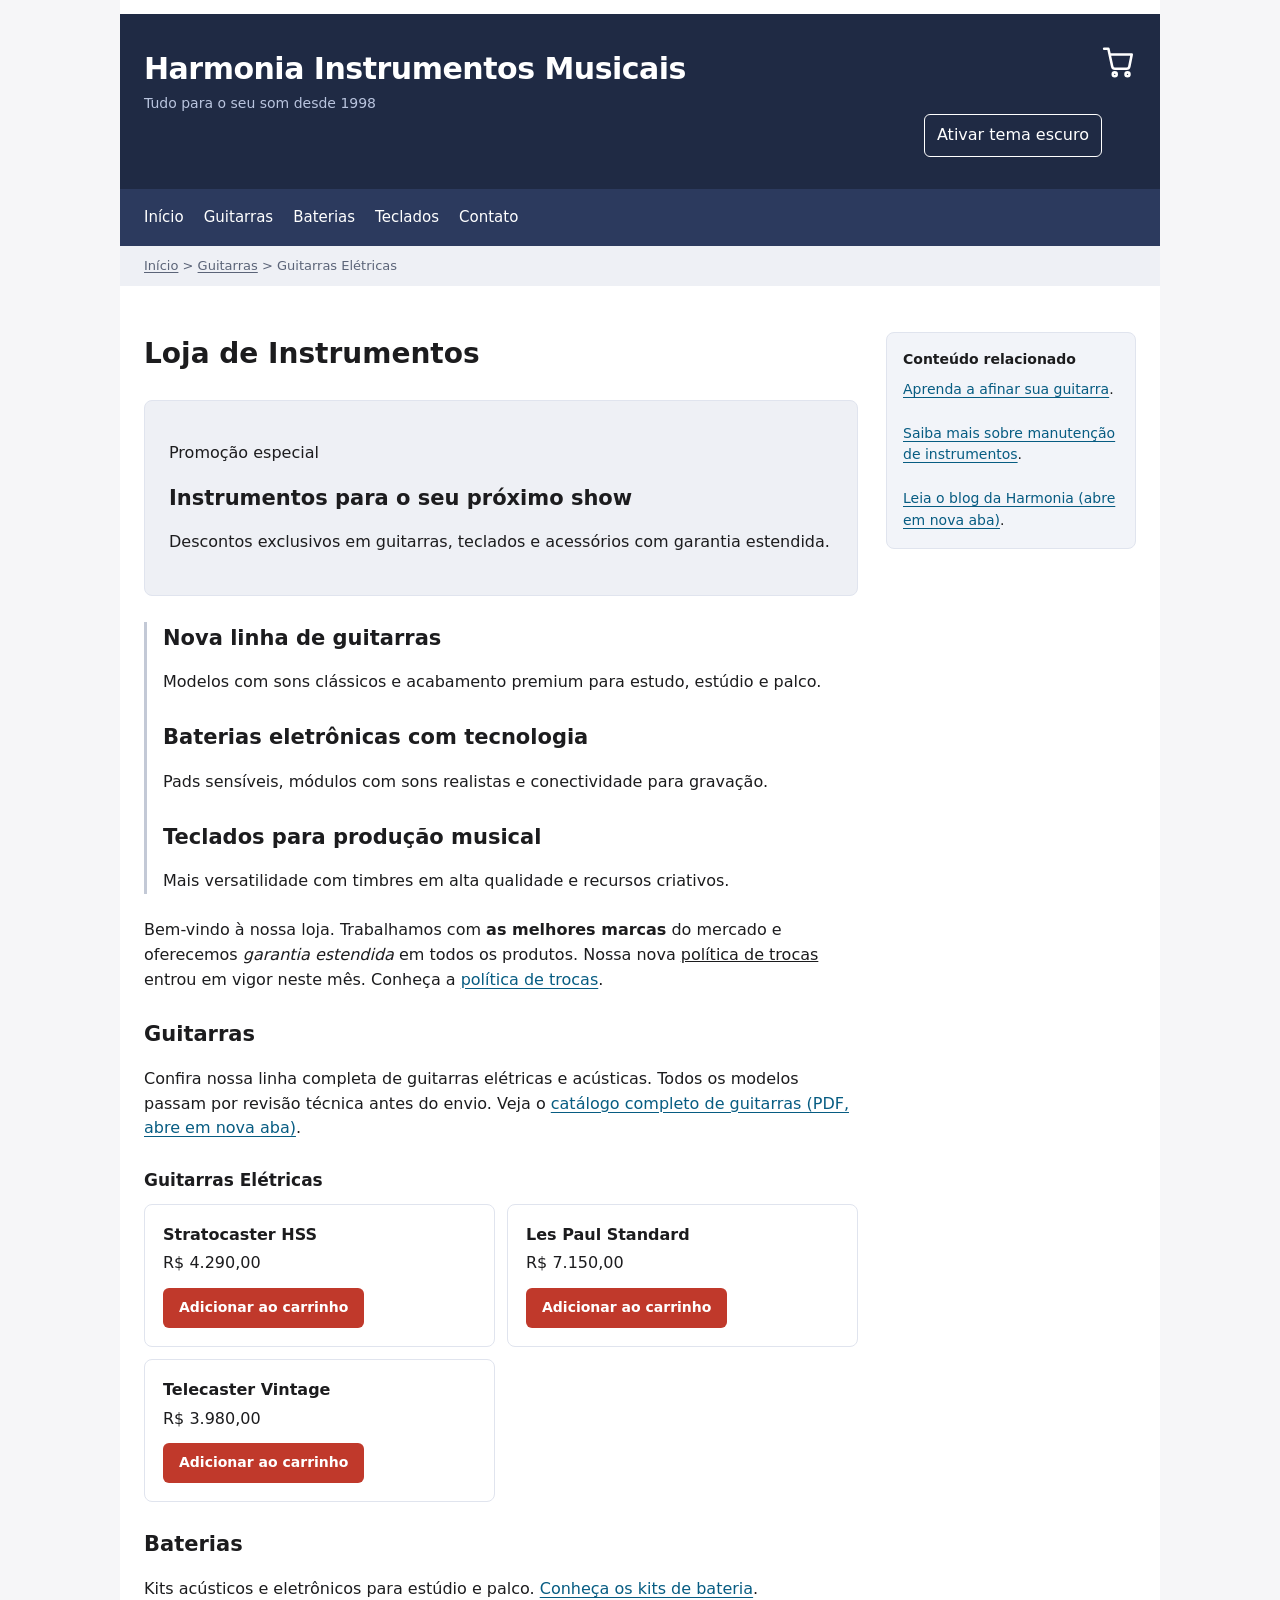
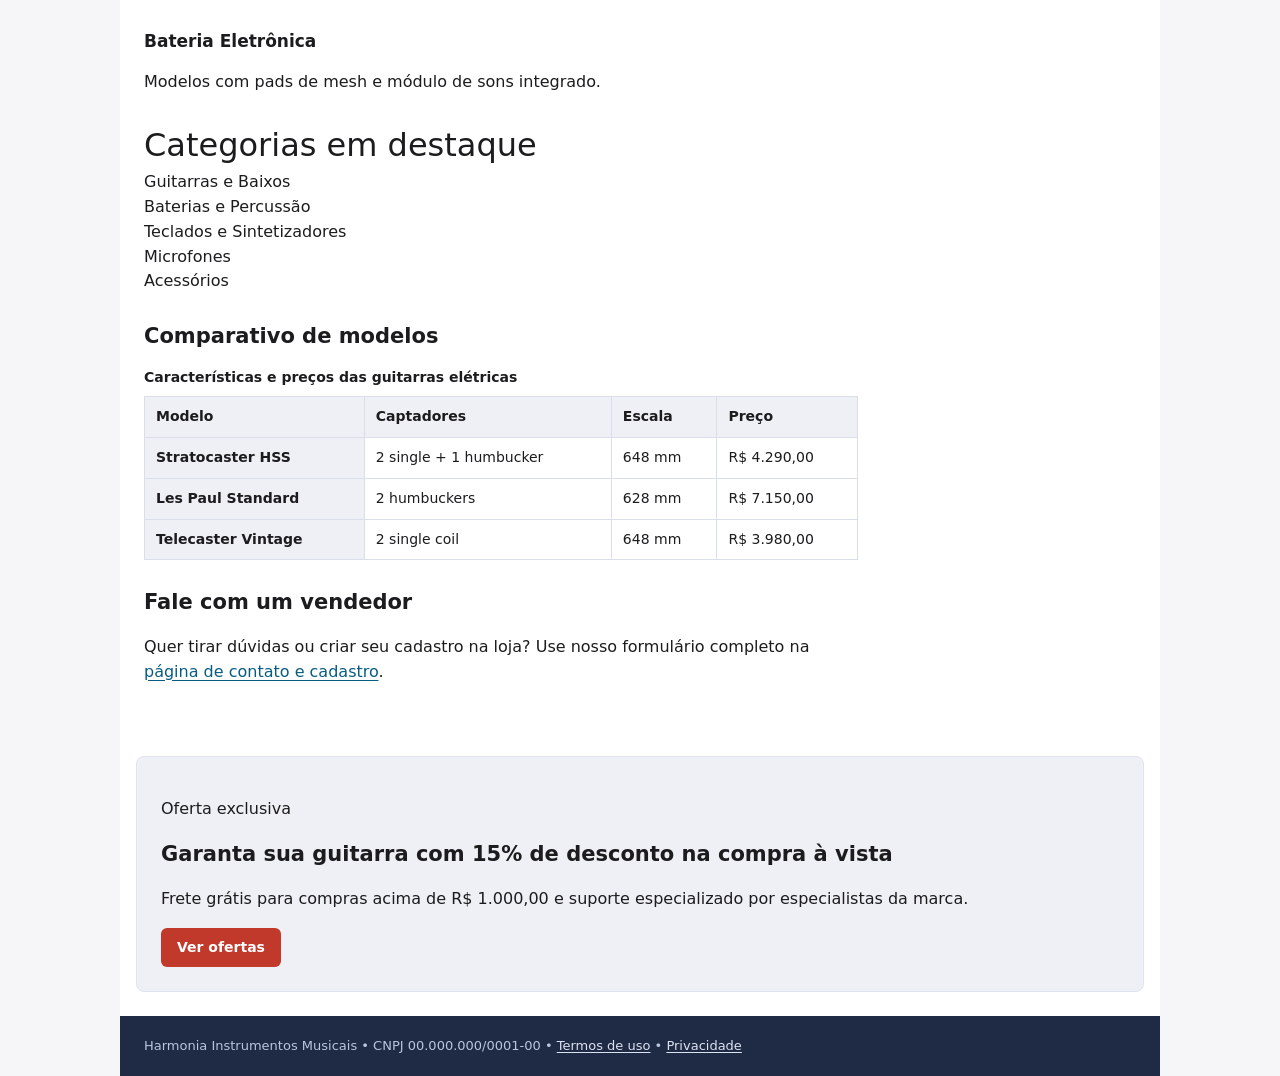
==== commit c9096c1f: "merge: integra completar-conteudo" ====
--- a/index.html
+++ b/index.html
@@ -8,7 +8,7 @@
 <link rel="stylesheet" href="styles.css">
 </head>
 <body>
-  <a class="atalho-conteudo" href="#conteudo">Pular para o conte?do principal</a>
+  <a class="atalho-conteudo" href="#conteudo">Pular para o conteúdo principal</a>
 
 <div class="wrap">
 
@@ -45,6 +45,27 @@
 
     <h1 class="titulo-pagina">Loja de Instrumentos</h1>
 
+    <section class="destaque-loja" aria-labelledby="destaque-titulo">
+      <p>Promoção especial</p>
+      <h2 id="destaque-titulo">Instrumentos para o seu próximo show</h2>
+      <p>Descontos exclusivos em guitarras, teclados e acessórios com garantia estendida.</p>
+    </section>
+
+    <section class="destaques-produtos" aria-label="Destaques da loja">
+      <article>
+        <h2>Nova linha de guitarras</h2>
+        <p>Modelos com sons clássicos e acabamento premium para estudo, estúdio e palco.</p>
+      </article>
+      <article>
+        <h2>Baterias eletrônicas com tecnologia</h2>
+        <p>Pads sensíveis, módulos com sons realistas e conectividade para gravação.</p>
+      </article>
+      <article>
+        <h2>Teclados para produção musical</h2>
+        <p>Mais versatilidade com timbres em alta qualidade e recursos criativos.</p>
+      </article>
+    </section>
+
     <p>
       Bem-vindo à nossa loja. Trabalhamos com <strong>as melhores marcas</strong> do mercado e oferecemos
       <em>garantia estendida</em> em todos os produtos. Nossa nova <ins>política de trocas</ins> entrou em vigor
@@ -73,6 +94,13 @@
         <p class="preco">R$ 7.150,00</p>
         <form action="carrinho.html" method="get">
           <button type="submit" name="produto" value="102" class="botao">Adicionar ao carrinho<span class="sr-only">: Les Paul Standard</span></button>
+        </form>
+      </li>
+      <li class="cartao">
+        <h4>Telecaster Vintage</h4>
+        <p class="preco">R$ 3.980,00</p>
+        <form action="carrinho.html" method="get">
+          <button type="submit" name="produto" value="103" class="botao">Adicionar ao carrinho<span class="sr-only">: Telecaster Vintage</span></button>
         </form>
       </li>
     </ul>
@@ -129,7 +157,9 @@
       </tbody>
     </table>
 
-    <p>Quer falar com a Harmonia? <a href="contato.html">Preencha nosso formulário de cadastro e contato</a>.</p>
+    <h2>Fale com um vendedor</h2>
+    <p>Quer tirar dúvidas ou criar seu cadastro na loja? Use nosso formulário completo na
+      <a href="contato.html">página de contato e cadastro</a>.</p>
 
   </main>
 
@@ -144,6 +174,13 @@
 
 </div>
 
+<section class="oferta-loja" aria-labelledby="oferta-titulo">
+  <p>Oferta exclusiva</p>
+  <h2 id="oferta-titulo">Garanta sua guitarra com 15% de desconto na compra à vista</h2>
+  <p>Frete grátis para compras acima de R$ 1.000,00 e suporte especializado por especialistas da marca.</p>
+  <a href="guitarras.html" class="botao">Ver ofertas</a>
+</section>
+
 <footer id="rodape">
   Harmonia Instrumentos Musicais &bull; CNPJ 00.000.000/0001-00 &bull;
   <a href="termos.html">Termos de uso</a> &bull;
--- a/styles.css
+++ b/styles.css
@@ -446,6 +446,30 @@
   }
 }
 
+.destaque-loja,
+.oferta-loja {
+  margin-block: 24px;
+  padding: clamp(16px, 3vw, 24px);
+  background: var(--superficie-suave);
+  border: 1px solid var(--borda-painel);
+  border-radius: 8px;
+}
+
+.oferta-loja {
+  margin-inline: 16px;
+}
+
+.destaque-loja h2,
+.oferta-loja h2 {
+  margin-top: 8px;
+}
+
+.destaques-produtos {
+  margin-block: 24px;
+  padding-inline: 16px;
+  border-inline-start: 3px solid var(--borda-controle);
+}
+
 .botao:hover:not(:disabled) {
   box-shadow: 0 0 0 2px var(--superficie), 0 0 0 4px var(--acao);
 }
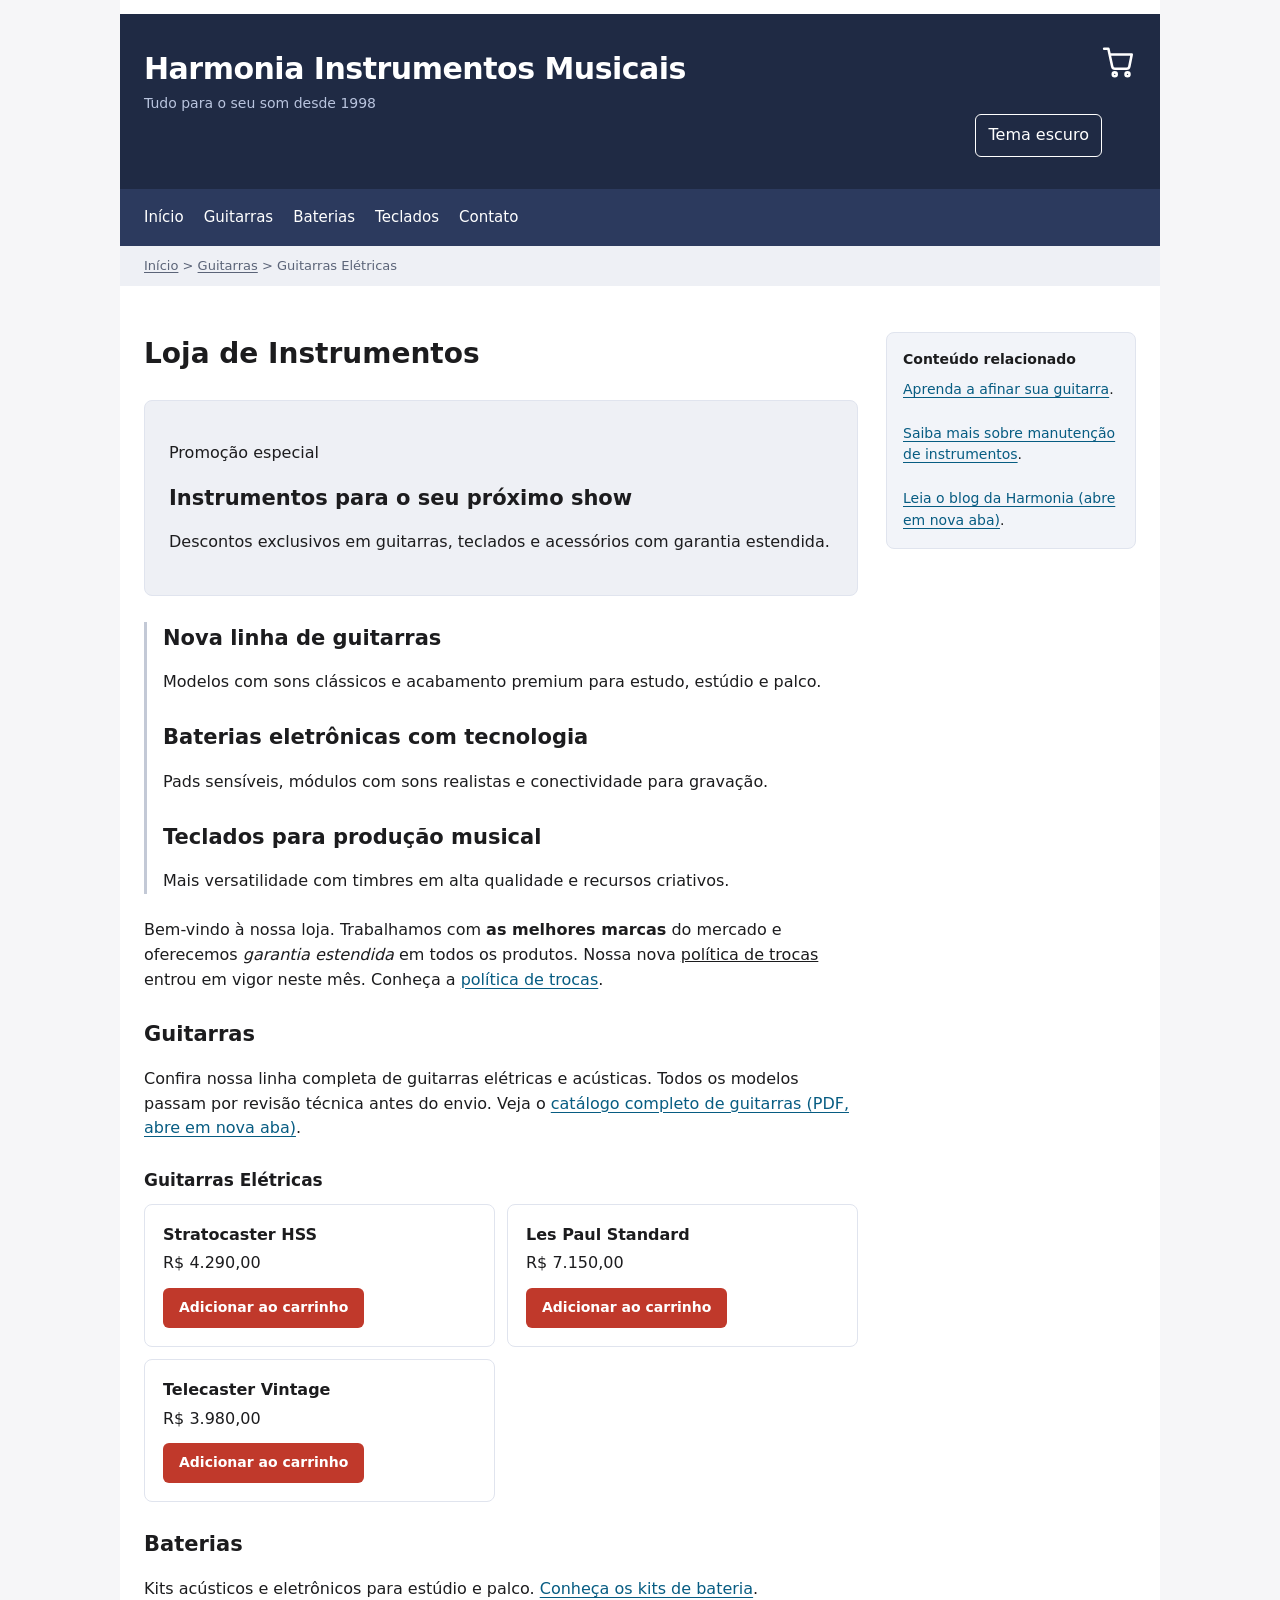
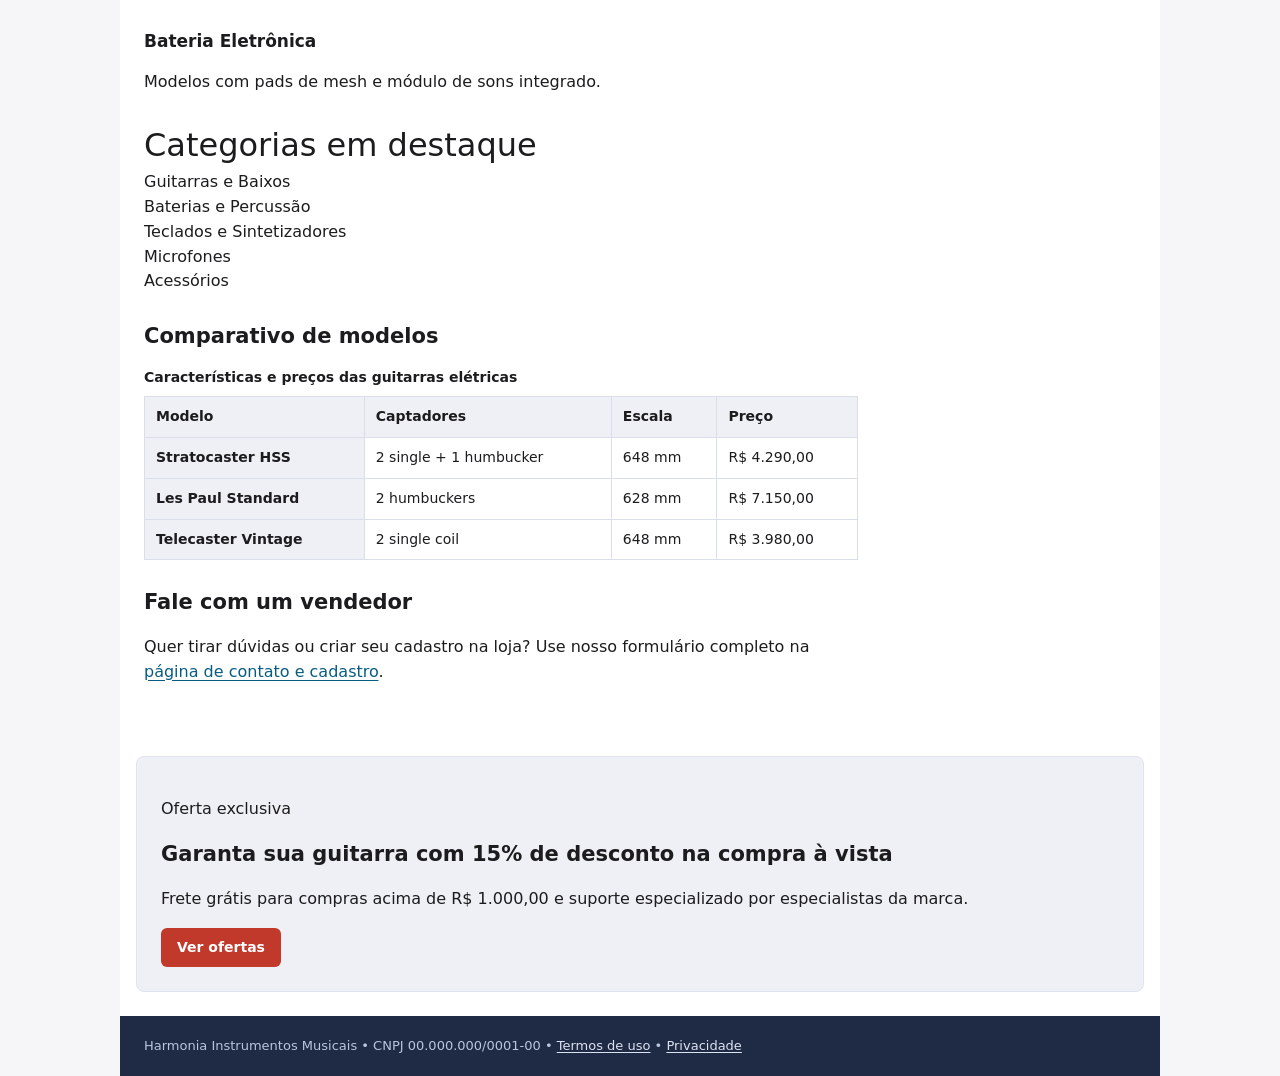
==== commit ed1c5213: "style: simplifica os textos do botao de tema" ====
--- a/index.html
+++ b/index.html
@@ -18,7 +18,7 @@
     <div class="subtitulo">Tudo para o seu som desde 1998</div>
   </div>
   <a href="carrinho.html"><img src="data:image/svg+xml,%3Csvg%20xmlns%3D%22http%3A%2F%2Fwww.w3.org%2F2000%2Fsvg%22%20viewBox%3D%220%200%2024%2024%22%20fill%3D%22none%22%20stroke%3D%22%23ffffff%22%20stroke-width%3D%221.8%22%20stroke-linecap%3D%22round%22%20stroke-linejoin%3D%22round%22%3E%3Ccircle%20cx%3D%229%22%20cy%3D%2220%22%20r%3D%221.4%22%2F%3E%3Ccircle%20cx%3D%2218%22%20cy%3D%2220%22%20r%3D%221.4%22%2F%3E%3Cpath%20d%3D%22M1.5%202h3l2.7%2012.4a2%202%200%200%200%202%201.6h8.1a2%202%200%200%200%202-1.6L21%206H6%22%2F%3E%3C%2Fsvg%3E" width="34" height="34" alt="Ver carrinho de compras"></a>
-  <button class="botao-tema" type="button" hidden>Ativar tema escuro</button>
+  <button class="botao-tema" type="button" hidden>Tema escuro</button>
 </header>
 
 <nav id="menu" aria-label="Principal">
